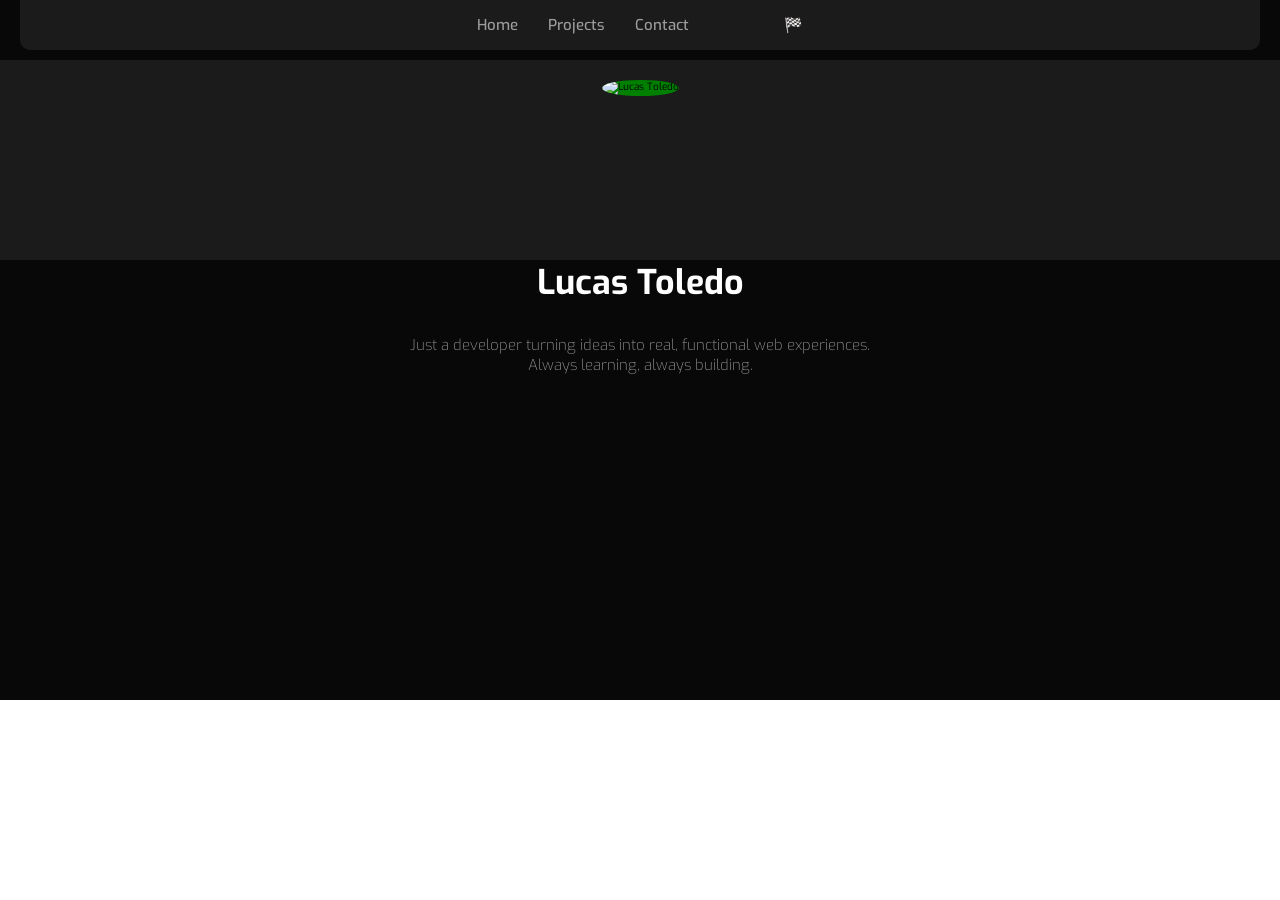
==== index.html @ c6644557 "maquetacion de nav y main" ====
<!doctype html>
<html lang="en">
  <head>
    <meta charset="UTF-8" />
    <meta name="viewport" content="width=device-width, initial-scale=1.0" />
    <title>Portfolio</title>
    <link rel="stylesheet" href="./index.css" />
    <link rel="preconnect" href="https://fonts.googleapis.com" />
    <link rel="preconnect" href="https://fonts.gstatic.com" crossorigin />
    <link
      href="https://fonts.googleapis.com/css2?family=Exo:ital,wght@0,100..900;1,100..900&display=swap"
      rel="stylesheet"
    />
  </head>
  <body>
    <header class="header">
      <nav class="navbar">
        <ul class="navbar__list">
          <li><a href="#home">Home</a></li>
          <li><a href="#projects">Projects</a></li>
          <li><a href="#contact">Contact</a></li>
          <li class="lenguage_icon"><a href="#esp">🏁</a></li>
        </ul>
      </nav>
      <div class="main_img">
        <img class="profile-img" src="/" alt="Lucas Toledo" />
      </div>

      <div class="personal-info">
        <h1 class="name">Lucas Toledo</h1>
        <p class="description">
          Just a developer turning ideas into real, functional web experiences.
          Always learning, always building.
        </p>
      </div>
    </header>
  </body>
</html>
---- index.css ----
* {
  margin: 0;
  padding: 0;
  box-sizing: border-box;
}
html {
  font-size: 62.5%;
  font-family: "Exo", sans-serif;
}
/*-----HEADER-----*/
.header {
  text-align: center;
  padding: 0;
  background-color: #080808;
  height: 700px;
}
.navbar {
  height: 50px;
  margin: 0 2rem;
  display: flex;
  justify-content: center;
  margin-bottom: 10px;
  background-color: #1b1b1b;
  border-radius: 0 0 10px 10px;
}
.navbar__list {
  list-style: none;
  display: flex;
  justify-content: center;
  align-items: center;
  padding: 1rem 0;
}
a {
  text-decoration: none;
  color: #9c9c9c;
  font-size: 1.5rem;
  font-weight: 500;
  margin: 0 1.5rem;
}
.lenguage_icon a {
  margin-left: 80px;
}

/*--------MAIN--------*/
.main_img {
  width: 100%;
  height: 200px;
  background-color: #1b1b1b;
}
.profile-img {
  width: 400px;
  height: 100%;
  margin: 20px 0 20px 0;
  border-radius: 100%;
  background-color: green;
}
.personal-info {
  display: flex;
  flex-direction: column;
  align-items: center;
  justify-content: center;
}
.name {
  font-size: 3.4rem;
  font-weight: bold;
  margin-bottom: 3rem;
  color: #ffffff;
}
.description {
  font-size: 1.5rem;
  font-weight: 200;
  color: #9c9c9c;
  max-width: 500px;
}
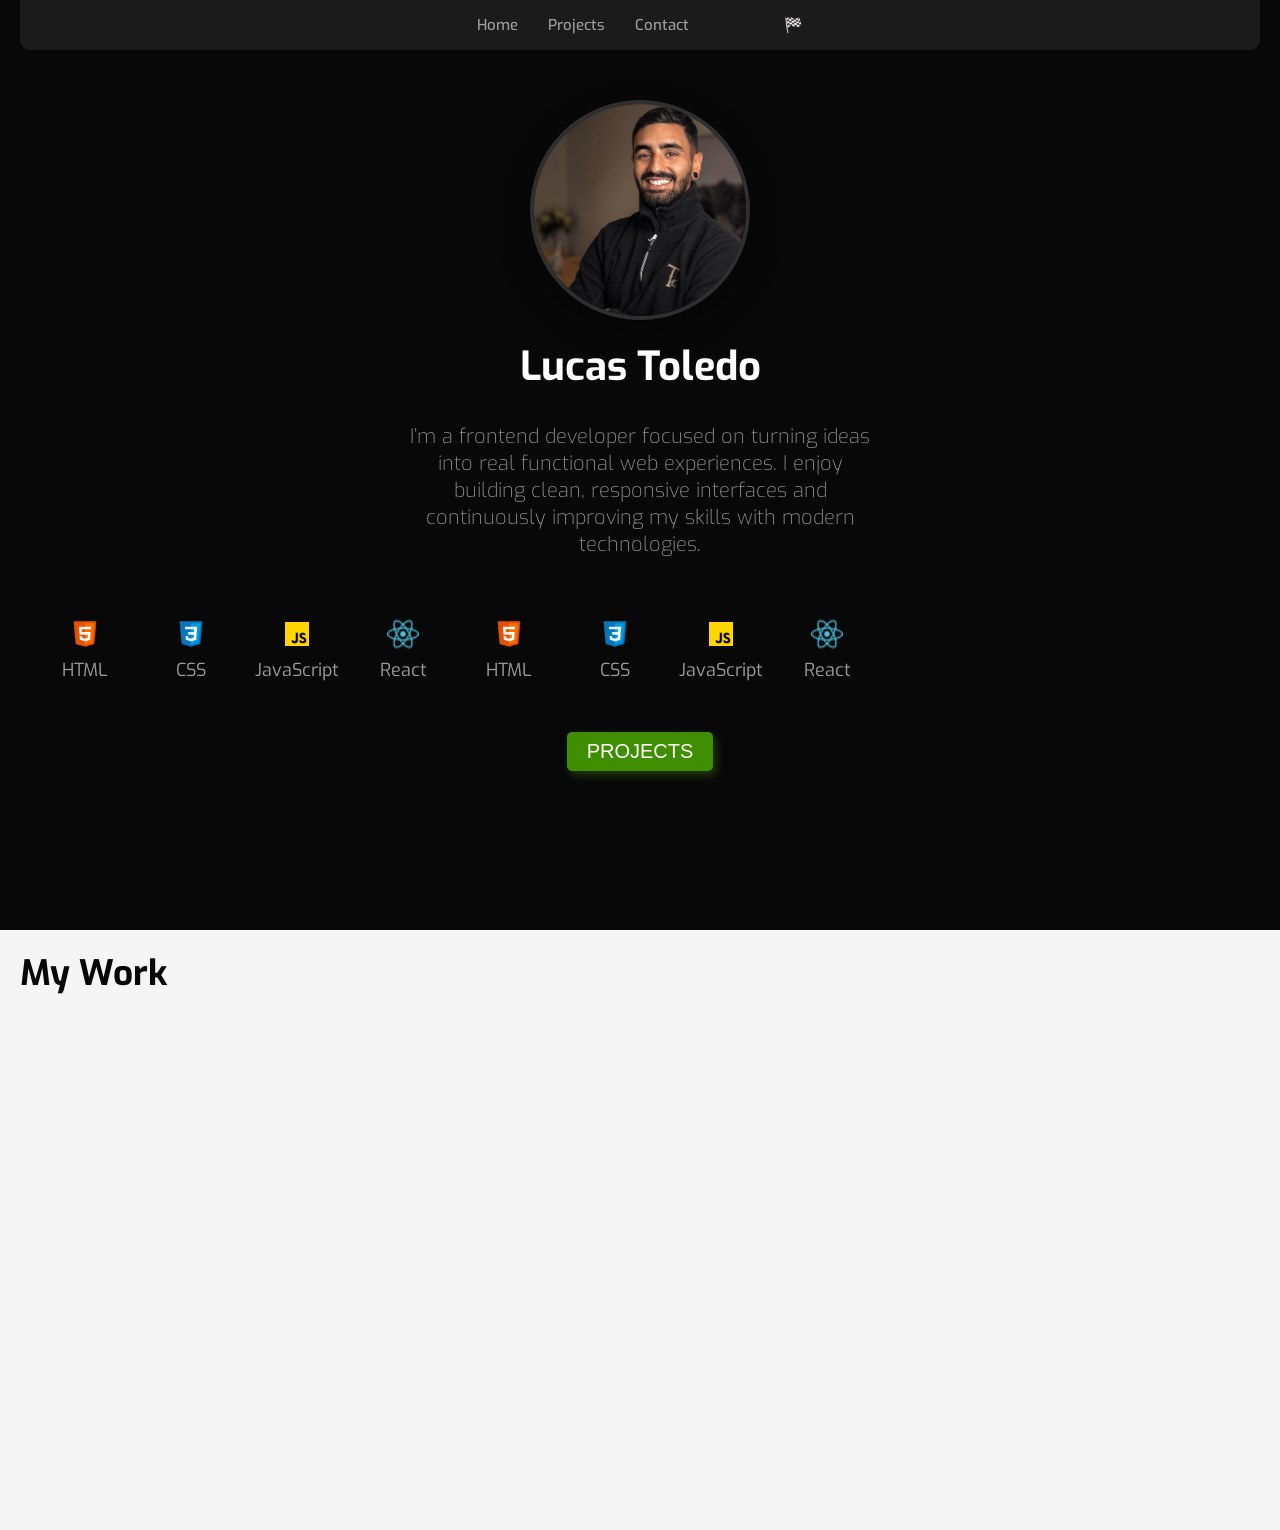
==== commit 8ca7cbc0: "finalizacion de header" ====
--- a/index.html
+++ b/index.html
@@ -23,16 +23,74 @@
         </ul>
       </nav>
       <div class="main_img">
-        <img class="profile-img" src="/" alt="Lucas Toledo" />
+        <img
+          class="profile-img"
+          src="./assets/profileImg.jpeg"
+          alt="Lucas Toledo"
+        />
       </div>
 
       <div class="personal-info">
         <h1 class="name">Lucas Toledo</h1>
         <p class="description">
-          Just a developer turning ideas into real, functional web experiences.
-          Always learning, always building.
+          I’m a frontend developer focused on turning ideas into real functional
+          web experiences. I enjoy building clean, responsive interfaces and
+          continuously improving my skills with modern technologies.
         </p>
       </div>
+      <div class="technologies">
+        <ul>
+          <li>
+            <span class="technologies_logos"
+              ><img src="./assets/htmlLogo.png" alt="HTML LOGO" /></span
+            >HTML
+          </li>
+          <li>
+            <span class="technologies_logos"
+              ><img src="./assets/cssLogo.png" alt="CSS LOGO" /></span
+            >CSS
+          </li>
+          <li>
+            <span class="technologies_logos"
+              ><img src="./assets/jsLogo.png" alt="JavaScript LOGO" /></span
+            >JavaScript
+          </li>
+          <li>
+            <span class="technologies_logos"
+              ><img src="./assets/reactLogo.png" alt="React LOGO" /></span
+            >React
+          </li>
+          <li aria-hidden="true">
+            <span class="technologies_logos"
+              ><img src="./assets/htmlLogo.png" alt="" /></span
+            >HTML
+          </li>
+          <li aria-hidden="true">
+            <span class="technologies_logos"
+              ><img src="./assets/cssLogo.png" alt="" /></span
+            >CSS
+          </li>
+          <li aria-hidden="true">
+            <span class="technologies_logos"
+              ><img src="./assets/jsLogo.png" alt="" /></span
+            >JavaScript
+          </li>
+          <li aria-hidden="true">
+            <span class="technologies_logos"
+              ><img src="./assets/reactLogo.png" alt="" /></span
+            >React
+          </li>
+        </ul>
+      </div>
+      <button class="toProjects">PROJECTS</button>
     </header>
+    <main class="main">
+      <section class="myWork_section">
+        <h2 class="myWork_title">My Work</h2>
+        <div class="myWork_content">
+          <!-- Project items will be added here -->
+        </div>
+      </section>
+    </main>
   </body>
 </html>
--- a/index.css
+++ b/index.css
@@ -12,7 +12,7 @@
   text-align: center;
   padding: 0;
   background-color: #080808;
-  height: 700px;
+  height: 930px;
 }
 .navbar {
   height: 50px;
@@ -44,15 +44,22 @@
 /*--------MAIN--------*/
 .main_img {
   width: 100%;
-  height: 200px;
-  background-color: #1b1b1b;
+  min-height: 260px;
+  display: flex;
+  justify-content: center;
+  align-items: center;
+  margin: 3rem 0 0 0;
 }
 .profile-img {
-  width: 400px;
-  height: 100%;
-  margin: 20px 0 20px 0;
-  border-radius: 100%;
-  background-color: green;
+  width: 220px;
+  height: 220px;
+  display: block;
+  object-fit: cover;
+  object-position: center 1%;
+  border-radius: 50%;
+  border: 4px solid #2f2f2f;
+  box-shadow: 0 12px 30px rgba(0, 0, 0, 0.35);
+  margin: 0;
 }
 .personal-info {
   display: flex;
@@ -61,14 +68,123 @@
   justify-content: center;
 }
 .name {
-  font-size: 3.4rem;
+  font-size: 4rem;
   font-weight: bold;
   margin-bottom: 3rem;
   color: #ffffff;
 }
 .description {
-  font-size: 1.5rem;
+  font-size: 2rem;
   font-weight: 200;
   color: #9c9c9c;
   max-width: 500px;
+  padding: 0 2rem;
 }
+.technologies {
+  position: relative;
+  margin-top: 6rem;
+  padding: 0 2rem;
+  overflow: hidden;
+}
+
+.technologies::before,
+.technologies::after {
+  content: "";
+  position: absolute;
+  top: 0;
+  bottom: 0;
+  width: 5rem;
+  z-index: 2;
+  pointer-events: none;
+}
+
+.technologies::before {
+  left: 0;
+  background: linear-gradient(to right, #080808 0%, rgba(8, 8, 8, 0) 100%);
+}
+
+.technologies::after {
+  right: 0;
+  background: linear-gradient(to left, #080808 0%, rgba(8, 8, 8, 0) 100%);
+}
+
+.technologies ul {
+  list-style: none;
+  display: flex;
+  justify-content: flex-start;
+  align-items: center;
+  gap: 1.6rem;
+  flex-wrap: nowrap;
+  width: max-content;
+  padding: 0 2rem 1rem;
+  animation: tech-scroll 12s linear infinite;
+  -ms-overflow-style: none;
+  scrollbar-width: none;
+}
+
+.technologies ul::-webkit-scrollbar {
+  display: none;
+}
+
+.technologies:hover ul {
+  animation-play-state: paused;
+}
+
+@keyframes tech-scroll {
+  from {
+    transform: translateX(0);
+  }
+  to {
+    transform: translateX(calc(-50% - 0.8rem));
+  }
+}
+
+.technologies li {
+  display: flex;
+  flex: 0 0 auto;
+  flex-direction: column;
+  align-items: center;
+  justify-content: center;
+  gap: 0.8rem;
+  font-size: 1.8rem;
+  color: #9c9c9c;
+  text-align: center;
+  min-width: 90px;
+}
+
+.technologies_logos img {
+  width: 32px;
+  height: 32px;
+  display: block;
+}
+.toProjects {
+  margin-top: 4rem;
+  padding: 0.8rem 2rem;
+  font-size: 2rem;
+  color: #ffffff;
+  background-color: #3f8e00;
+  box-shadow: 3px 4px 10px rgba(98, 186, 27, 0.3);
+  border: none;
+  border-radius: 5px;
+  cursor: pointer;
+}
+/*--------MY WORK SECTION--------*/
+.main {
+  height: 600px;
+  width: 100%;
+  background-color: #f5f5f5;
+}
+.myWork_section {
+  padding: 2rem;
+}
+.myWork_title {
+  font-size: 3.5rem;
+  color: #080808;
+  margin-bottom: 2rem;
+  font-weight: bold;
+}
+.myWork_content {
+  display: grid;
+  grid-template-columns: repeat(auto-fit, minmax(300px, 1fr));
+  gap: 2rem;
+}
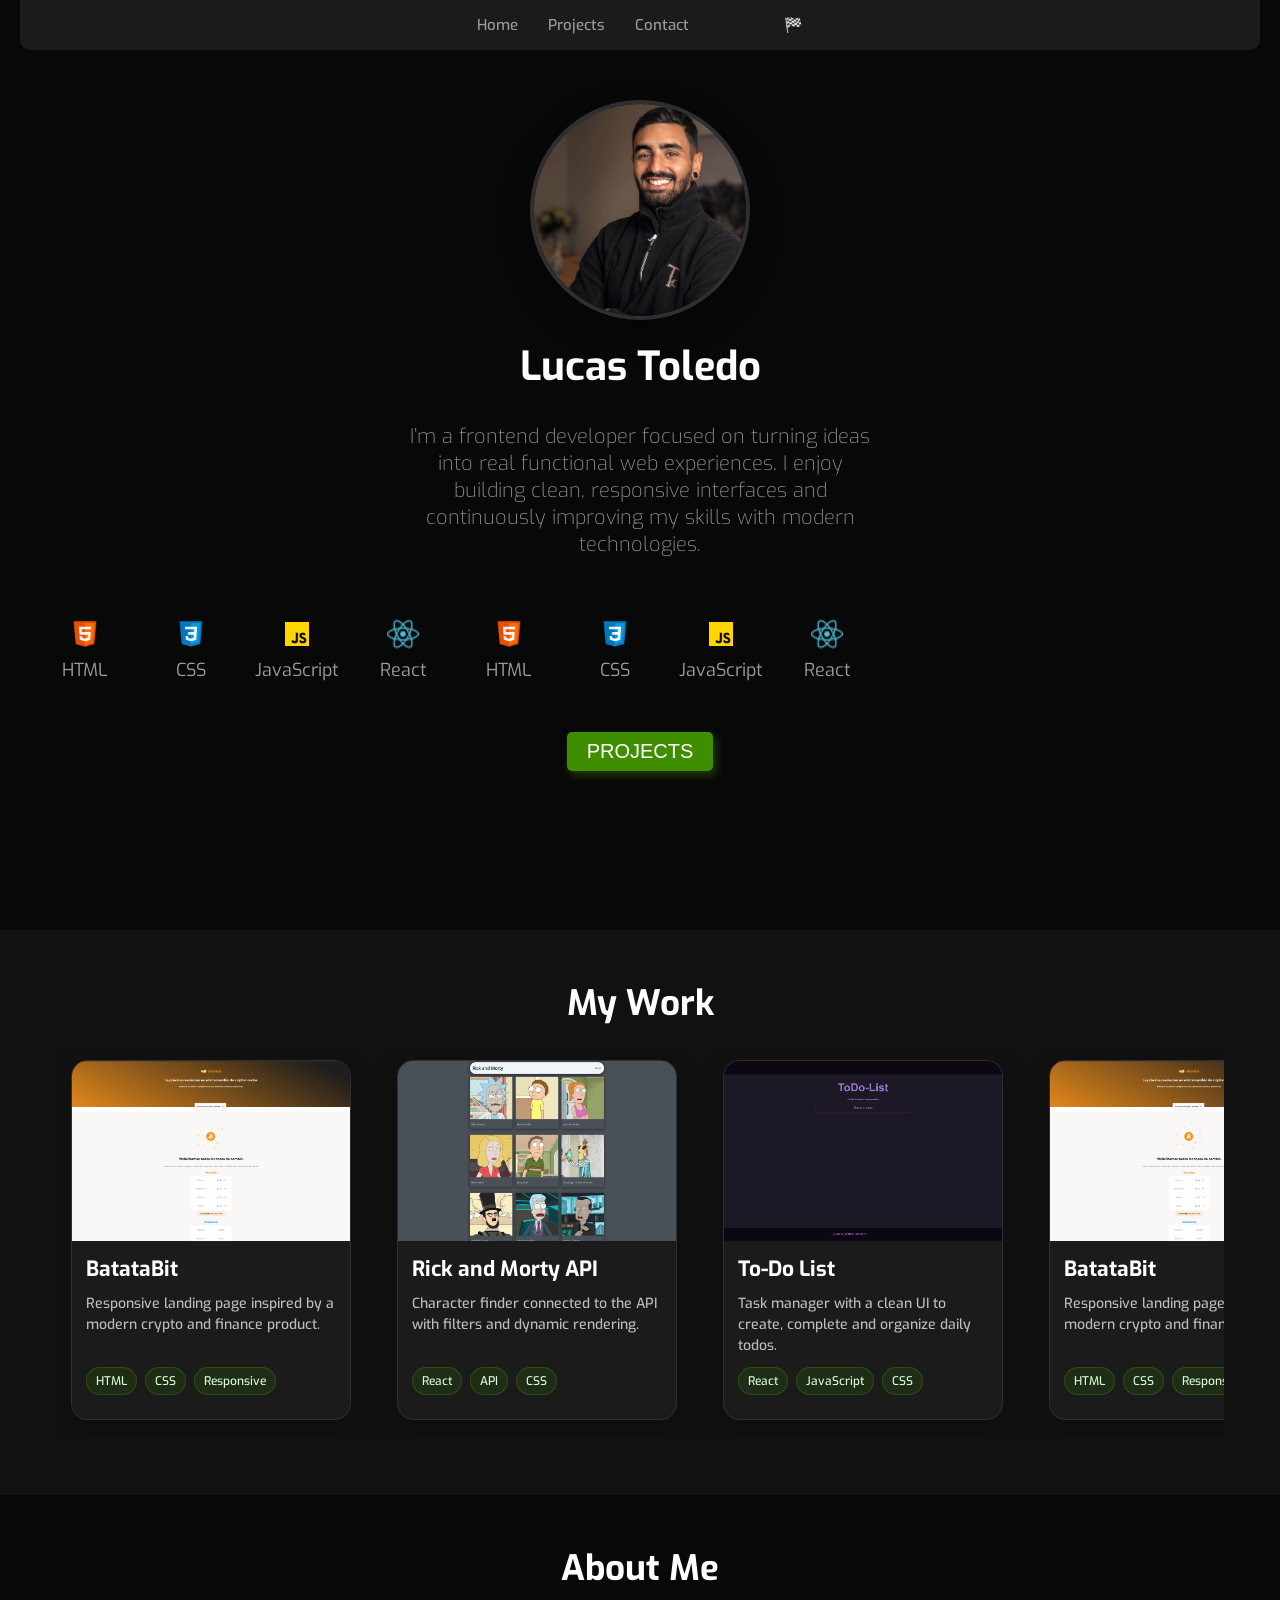
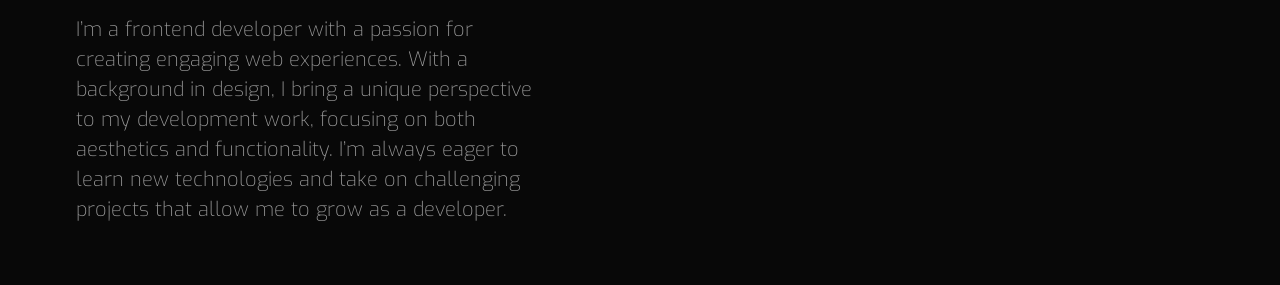
==== commit d7fcd71c: "seccion de work y estructuracion inicial de about me" ====
--- a/index.html
+++ b/index.html
@@ -11,6 +11,7 @@
       href="https://fonts.googleapis.com/css2?family=Exo:ital,wght@0,100..900;1,100..900&display=swap"
       rel="stylesheet"
     />
+    <script src="./js/index.js" defer></script>
   </head>
   <body>
     <header class="header">
@@ -84,12 +85,97 @@
       </div>
       <button class="toProjects">PROJECTS</button>
     </header>
-    <main class="main">
-      <section class="myWork_section">
+    <main class="main1">
+      <section class="myWork_section" id="projects">
         <h2 class="myWork_title">My Work</h2>
-        <div class="myWork_content">
-          <!-- Project items will be added here -->
+
+        <div class="projects-wrapper" aria-label="Projects carousel">
+          <div class="projects-track">
+            <a
+              class="project-card"
+              href="https://krommolt.github.io/BatataBitPage/"
+              target="_blank"
+              rel="noreferrer"
+            >
+              <img
+                src="./assets/BatataBit.png"
+                alt="BatataBit project preview"
+              />
+              <div class="project-card__info">
+                <h3>BatataBit</h3>
+                <p>
+                  Responsive landing page inspired by a modern crypto and
+                  finance product.
+                </p>
+                <div class="project-card__tech">
+                  <span>HTML</span>
+                  <span>CSS</span>
+                  <span>Responsive</span>
+                </div>
+              </div>
+            </a>
+
+            <a
+              class="project-card"
+              href="https://krommolt.github.io/Rick-Morty-Characters/"
+              target="_blank"
+              rel="noreferrer"
+            >
+              <img
+                src="./assets/RickAndMortyApi.png"
+                alt="Rick and Morty API project preview"
+              />
+              <div class="project-card__info">
+                <h3>Rick and Morty API</h3>
+                <p>
+                  Character finder connected to the API with filters and dynamic
+                  rendering.
+                </p>
+                <div class="project-card__tech">
+                  <span>React</span>
+                  <span>API</span>
+                  <span>CSS</span>
+                </div>
+              </div>
+            </a>
+
+            <a
+              class="project-card"
+              href="https://krommolt.github.io/TodoListReact/"
+              target="_blank"
+              rel="noreferrer"
+            >
+              <img
+                src="./assets/ToDoList.png"
+                alt="To-Do List project preview"
+              />
+              <div class="project-card__info">
+                <h3>To-Do List</h3>
+                <p>
+                  Task manager with a clean UI to create, complete and organize
+                  daily todos.
+                </p>
+                <div class="project-card__tech">
+                  <span>React</span>
+                  <span>JavaScript</span>
+                  <span>CSS</span>
+                </div>
+              </div>
+            </a>
+          </div>
         </div>
+      </section>
+    </main>
+    <main class="main2">
+      <section class="aboutMe">
+        <h2 class="aboutMe_title">About Me</h2>
+        <p class="aboutMe_description">
+          I’m a frontend developer with a passion for creating engaging web
+          experiences. With a background in design, I bring a unique perspective
+          to my development work, focusing on both aesthetics and functionality.
+          I’m always eager to learn new technologies and take on challenging
+          projects that allow me to grow as a developer.
+        </p>
       </section>
     </main>
   </body>
--- a/index.css
+++ b/index.css
@@ -169,22 +169,145 @@
   cursor: pointer;
 }
 /*--------MY WORK SECTION--------*/
-.main {
-  height: 600px;
+.main1 {
   width: 100%;
-  background-color: #f5f5f5;
-}
+  background-color: #111111;
+  padding: 5rem 0 6rem;
+}
+
 .myWork_section {
-  padding: 2rem;
-}
+  max-width: 1200px;
+  margin: 0 auto;
+  padding: 0 1.6rem;
+}
+
 .myWork_title {
   font-size: 3.5rem;
-  color: #080808;
-  margin-bottom: 2rem;
+  color: #ffffff;
+  margin-bottom: 2.4rem;
   font-weight: bold;
-}
-.myWork_content {
-  display: grid;
-  grid-template-columns: repeat(auto-fit, minmax(300px, 1fr));
-  gap: 2rem;
-}
+  text-align: center;
+}
+
+.projects-wrapper {
+  position: relative;
+  overflow-x: auto;
+  overflow-y: hidden;
+  scroll-behavior: auto;
+  padding: 1rem 0 1.5rem;
+  cursor: pointer;
+  -ms-overflow-style: none;
+  scrollbar-width: none;
+}
+
+.projects-wrapper::-webkit-scrollbar {
+  display: none;
+}
+
+.projects-track {
+  display: flex;
+  gap: 1.6rem;
+  width: max-content;
+}
+
+.project-card {
+  width: 28rem;
+  min-height: 36rem;
+  background: #1b1b1b;
+  border: 1px solid #2f2f2f;
+  border-radius: 1.6rem;
+  overflow: hidden;
+  text-decoration: none;
+  color: #ffffff;
+  flex: 0 0 auto;
+  box-shadow: 0 10px 30px rgba(0, 0, 0, 0.2);
+  transition:
+    transform 0.25s ease,
+    box-shadow 0.25s ease;
+}
+
+.project-card:hover {
+  transform: translateY(-6px);
+  box-shadow: 0 14px 35px rgba(63, 142, 0, 0.18);
+}
+
+.project-card img {
+  width: 100%;
+  height: 18rem;
+  display: block;
+  object-fit: cover;
+}
+
+.project-card__info {
+  padding: 1.4rem;
+  display: flex;
+  flex-direction: column;
+  gap: 1rem;
+}
+
+.project-card__info h3 {
+  font-size: 2.1rem;
+  color: #ffffff;
+}
+
+.project-card__info p {
+  font-size: 1.4rem;
+  line-height: 1.5;
+  color: #bdbdbd;
+  min-height: 6.4rem;
+}
+
+.project-card__tech {
+  display: flex;
+  flex-wrap: wrap;
+  gap: 0.8rem;
+}
+
+.project-card__tech span {
+  padding: 0.5rem 0.9rem;
+  border-radius: 999px;
+  background-color: rgba(63, 142, 0, 0.16);
+  border: 1px solid rgba(63, 142, 0, 0.35);
+  color: #d8ffd2;
+  font-size: 1.2rem;
+  font-weight: 500;
+}
+
+@media (max-width: 768px) {
+  .project-card {
+    width: 24rem;
+    min-height: 34rem;
+  }
+
+  .project-card img {
+    height: 16rem;
+  }
+}
+
+/*--------ABOUT ME SECTION--------*/
+
+.main2 {
+  width: 100%;
+  background-color: #080808;
+  padding: 5rem 0 6rem;
+}
+.aboutMe {
+  max-width: 1200px;
+  margin: 0 auto;
+  padding: 0 1.6rem;
+}
+.aboutMe_title {
+  font-size: 3.5rem;
+  color: #ffffff;
+  margin-bottom: 2.4rem;
+  font-weight: bold;
+  text-align: center;
+}
+.aboutMe_description {
+  line-height: 1.5;
+  color: #9c9c9c;
+  font-size: 2rem;
+  font-weight: 200;
+  max-width: 500px;
+  padding: 0 2rem;
+}
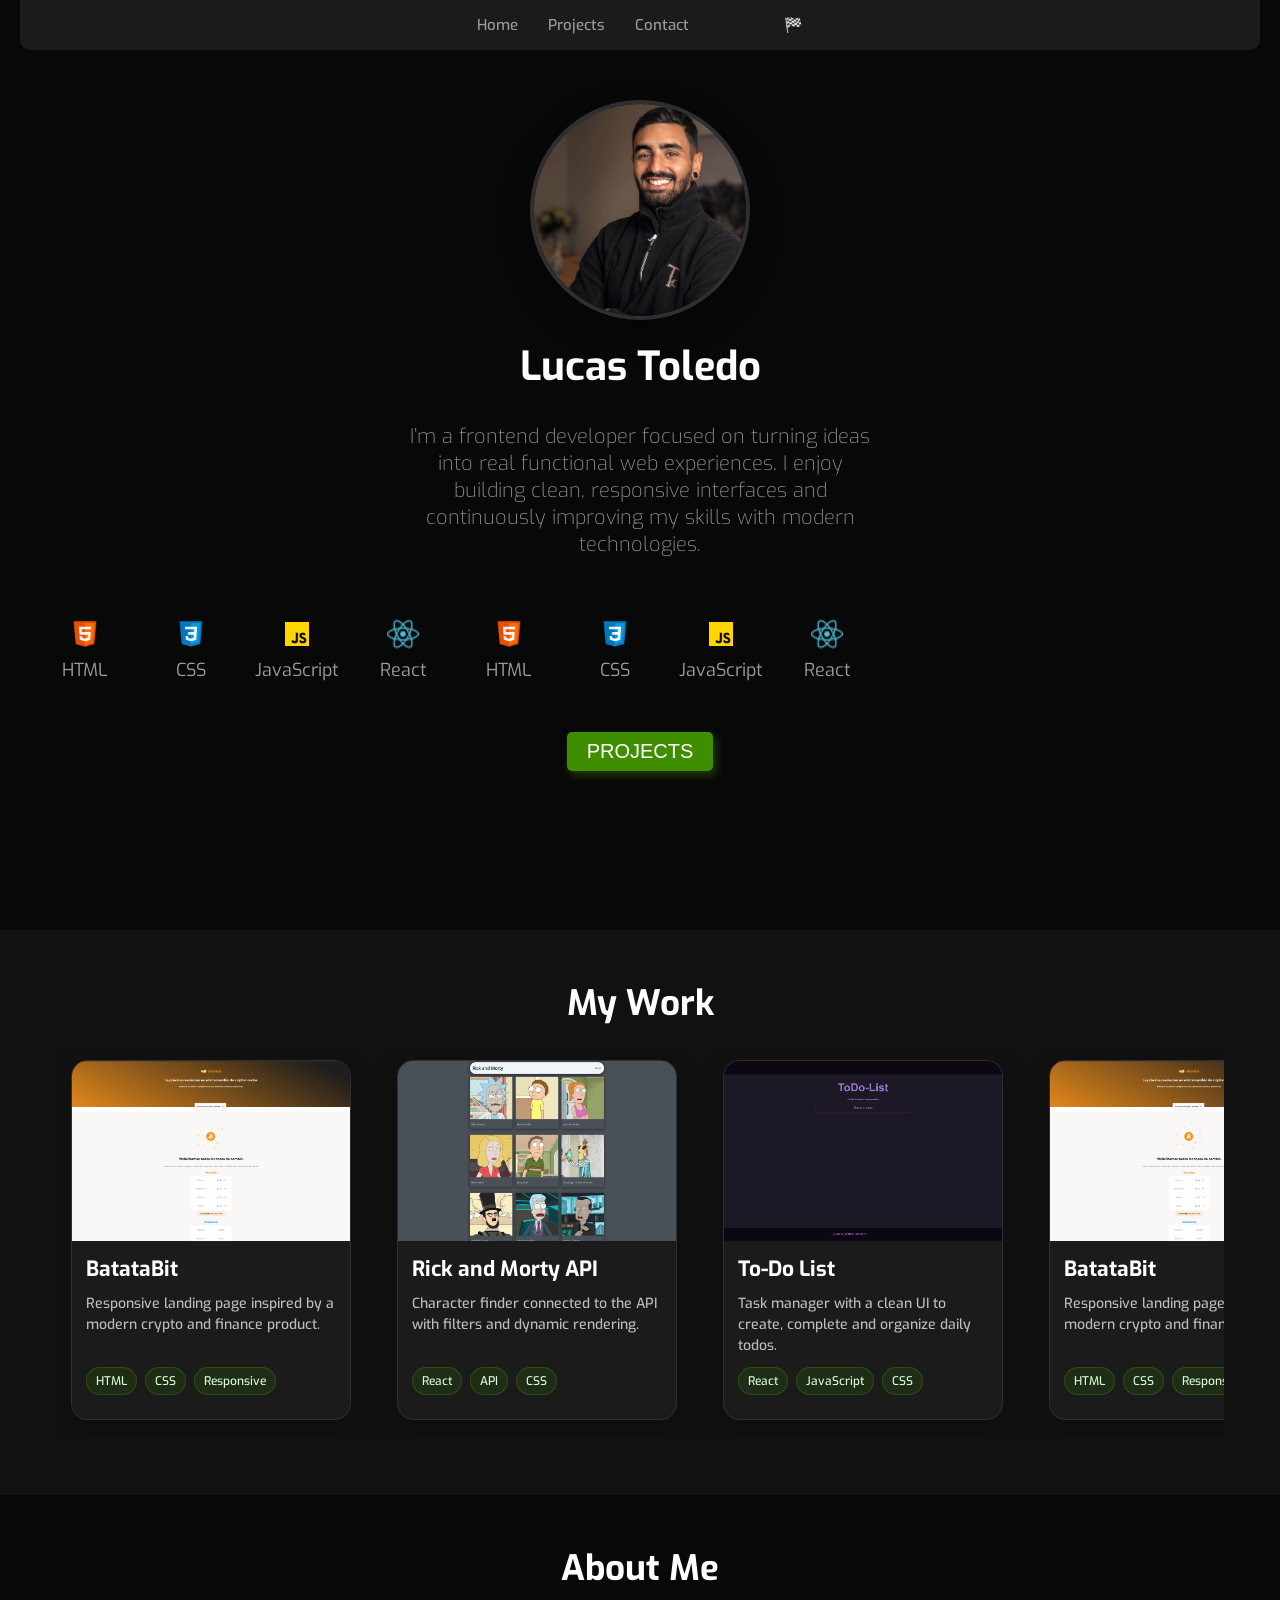
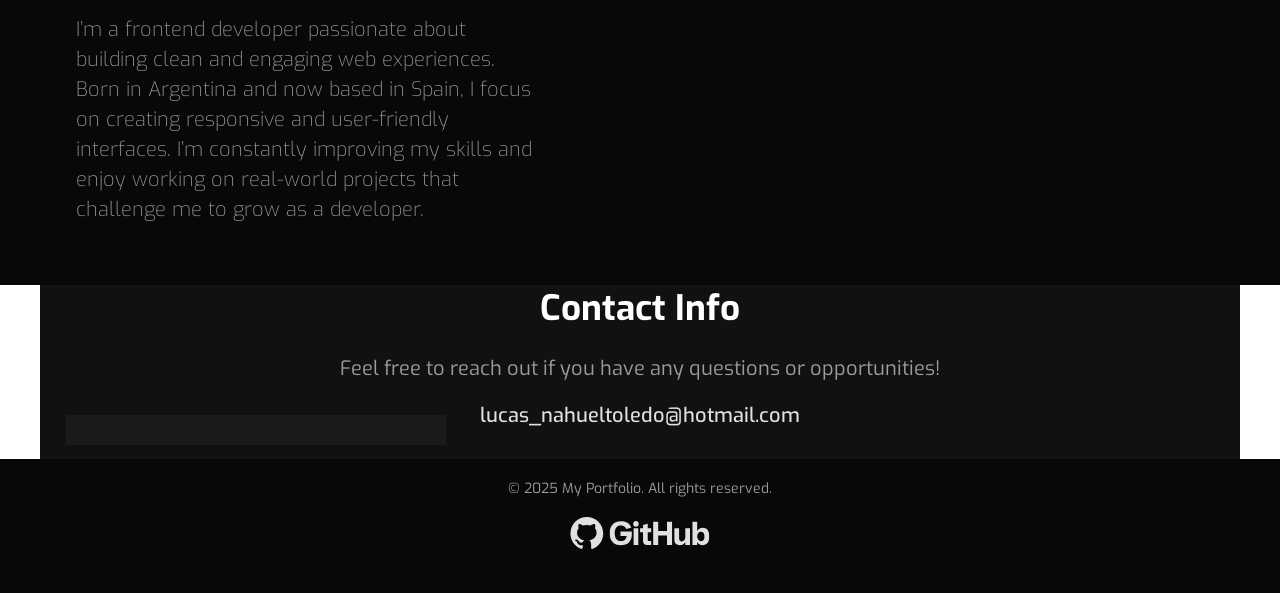
==== commit a3baa86b: "finalizacion de section de contacto y footer" ====
--- a/index.html
+++ b/index.html
@@ -170,13 +170,35 @@
       <section class="aboutMe">
         <h2 class="aboutMe_title">About Me</h2>
         <p class="aboutMe_description">
-          I’m a frontend developer with a passion for creating engaging web
-          experiences. With a background in design, I bring a unique perspective
-          to my development work, focusing on both aesthetics and functionality.
-          I’m always eager to learn new technologies and take on challenging
-          projects that allow me to grow as a developer.
+          I’m a frontend developer passionate about building clean and engaging
+          web experiences. Born in Argentina and now based in Spain, I focus on
+          creating responsive and user-friendly interfaces. I’m constantly
+          improving my skills and enjoy working on real-world projects that
+          challenge me to grow as a developer.
         </p>
       </section>
     </main>
+    <section class="contactInfo">
+      <h2 class="contactInfo_title">Contact Info</h2>
+      <p class="contactInfo_description">
+        Feel free to reach out if you have any questions or opportunities!
+      </p>
+      <p class="contactInfo_email">
+        <a class="email" href="mailto:lucas_nahueltoledo@hotmail.com"
+          >lucas_nahueltoledo@hotmail.com</a
+        >
+      </p>
+      <div class="shadow"></div>
+    </section>
+    <footer class="footer">
+      <p class="derechos">&copy; 2025 My Portfolio. All rights reserved.</p>
+      <a
+        class="github"
+        href="https://github.com/krommolt"
+        target="_blank"
+        rel="noreferrer"
+        ><img class="github-logo" src="./assets/github-logo.svg" alt="GitHub"
+      /></a>
+    </footer>
   </body>
 </html>
--- a/index.css
+++ b/index.css
@@ -311,3 +311,57 @@
   max-width: 500px;
   padding: 0 2rem;
 }
+/*--------CONTACT INFO & FOOTER--------*/
+.contactInfo {
+  max-width: 1200px;
+  margin: 0 auto;
+  padding: 0 1.6rem;
+  text-align: center;
+  background-color: #111111;
+}
+.contactInfo_title {
+  font-size: 3.5rem;
+  color: #ffffff;
+  margin-bottom: 2.4rem;
+  font-weight: bold;
+}
+.contactInfo_description {
+  font-size: 2rem;
+  color: #9c9c9c;
+  margin-bottom: 2rem;
+}
+
+.email {
+  font-size: 2rem;
+  z-index: 100;
+  color: #e0e0e0;
+  text-decoration: none;
+  font-weight: 500;
+  position: relative;
+}
+.shadow {
+  position: relative;
+  top: -14px;
+  z-index: 99;
+  background-color: #1a1a1a;
+  width: 380px;
+  height: 30px;
+  margin: 0 10px;
+}
+
+/*--------FOOTER--------*/
+.footer {
+  background-color: #080808;
+  padding: 2rem 0;
+  text-align: center;
+}
+.footer p {
+  color: #9c9c9c;
+  font-size: 1.4rem;
+}
+.github-logo {
+  width: 150px;
+  height: 50px;
+  margin: 10px;
+  background-color: transparent;
+}
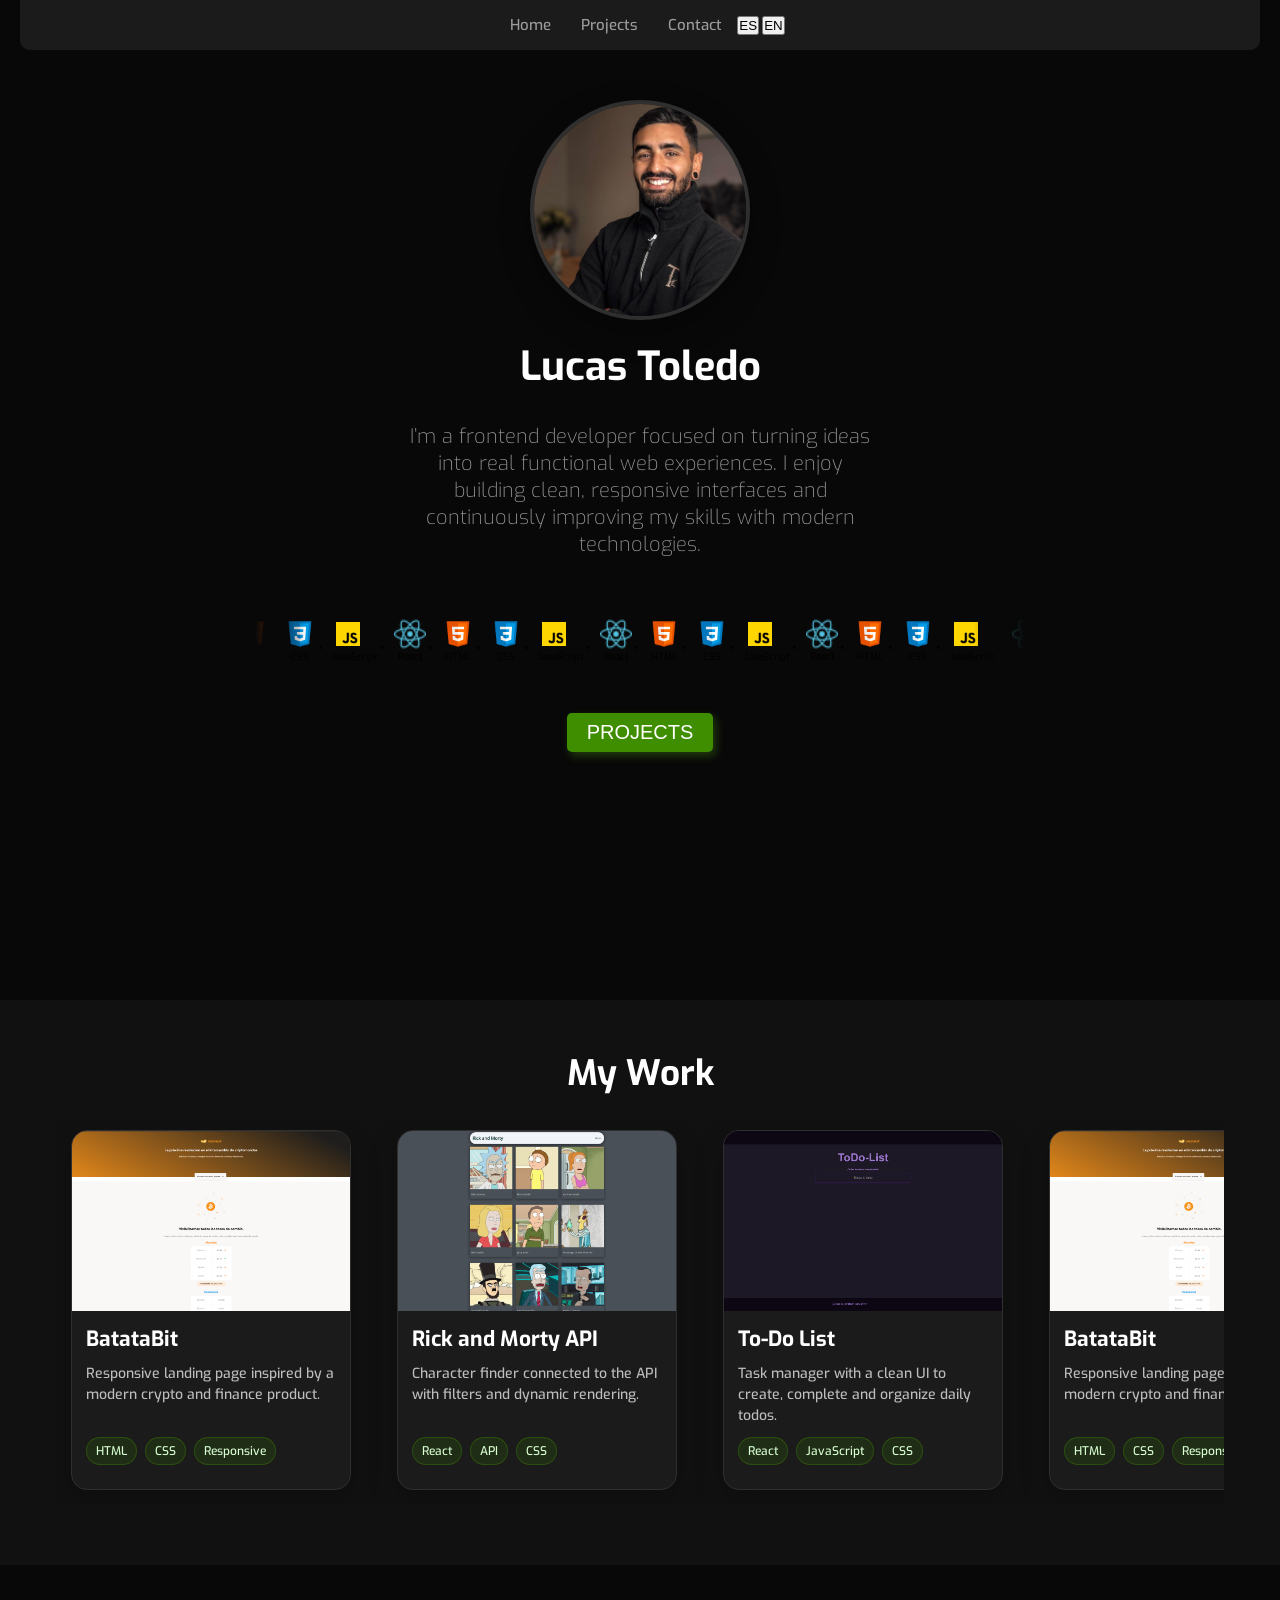
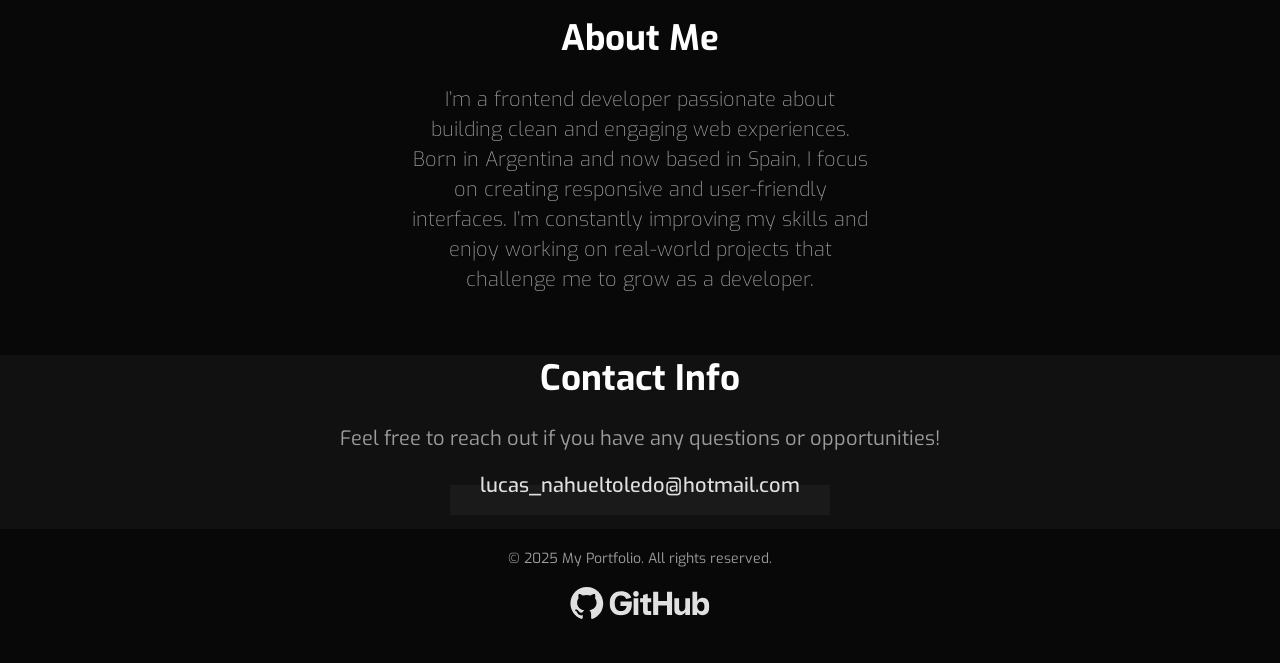
==== commit 664694a9: "agregue traduccion al español, correccion en carrouseles," ====
--- a/index.html
+++ b/index.html
@@ -12,15 +12,23 @@
       rel="stylesheet"
     />
     <script src="./js/index.js" defer></script>
+    <script src="./js/idiomas.js" defer></script>
   </head>
   <body>
     <header class="header">
       <nav class="navbar">
         <ul class="navbar__list">
-          <li><a href="#home">Home</a></li>
-          <li><a href="#projects">Projects</a></li>
-          <li><a href="#contact">Contact</a></li>
-          <li class="lenguage_icon"><a href="#esp">🏁</a></li>
+          <li><a id="homeLink" href="#home">Home</a></li>
+          <li><a id="projectsLink" href="#projects">Projects</a></li>
+          <li><a id="contactLink" href="#contactInfo">Contact</a></li>
+          <li>
+            <button class="lenguage_icon" onclick="ChangeLanguage('esp')">
+              <span>ES</span>
+            </button>
+            <button class="lenguage_icon" onclick="ChangeLanguage('en')">
+              <span>EN</span>
+            </button>
+          </li>
         </ul>
       </nav>
       <div class="main_img">
@@ -33,14 +41,14 @@
 
       <div class="personal-info">
         <h1 class="name">Lucas Toledo</h1>
-        <p class="description">
+        <p id="description" class="description">
           I’m a frontend developer focused on turning ideas into real functional
           web experiences. I enjoy building clean, responsive interfaces and
           continuously improving my skills with modern technologies.
         </p>
       </div>
       <div class="technologies">
-        <ul>
+        <ul class="tech-track">
           <li>
             <span class="technologies_logos"
               ><img src="./assets/htmlLogo.png" alt="HTML LOGO" /></span
@@ -87,7 +95,7 @@
     </header>
     <main class="main1">
       <section class="myWork_section" id="projects">
-        <h2 class="myWork_title">My Work</h2>
+        <h2 id="projectsTitle" class="myWork_title">My Work</h2>
 
         <div class="projects-wrapper" aria-label="Projects carousel">
           <div class="projects-track">
@@ -103,7 +111,7 @@
               />
               <div class="project-card__info">
                 <h3>BatataBit</h3>
-                <p>
+                <p class="project-card__description">
                   Responsive landing page inspired by a modern crypto and
                   finance product.
                 </p>
@@ -127,7 +135,7 @@
               />
               <div class="project-card__info">
                 <h3>Rick and Morty API</h3>
-                <p>
+                <p class="project-card__description">
                   Character finder connected to the API with filters and dynamic
                   rendering.
                 </p>
@@ -151,7 +159,7 @@
               />
               <div class="project-card__info">
                 <h3>To-Do List</h3>
-                <p>
+                <p class="project-card__description">
                   Task manager with a clean UI to create, complete and organize
                   daily todos.
                 </p>
@@ -168,7 +176,7 @@
     </main>
     <main class="main2">
       <section class="aboutMe">
-        <h2 class="aboutMe_title">About Me</h2>
+        <h2 id="aboutTitle" class="aboutMe_title">About Me</h2>
         <p class="aboutMe_description">
           I’m a frontend developer passionate about building clean and engaging
           web experiences. Born in Argentina and now based in Spain, I focus on
@@ -179,12 +187,12 @@
       </section>
     </main>
     <section class="contactInfo">
-      <h2 class="contactInfo_title">Contact Info</h2>
-      <p class="contactInfo_description">
+      <h2 id="contactTitle" class="contactInfo_title">Contact Info</h2>
+      <p id="contactInfo_description" class="contactInfo_description">
         Feel free to reach out if you have any questions or opportunities!
       </p>
       <p class="contactInfo_email">
-        <a class="email" href="mailto:lucas_nahueltoledo@hotmail.com"
+        <a id="contactEmail" class="email" href="mailto:lucas_nahueltoledo@hotmail.com"
           >lucas_nahueltoledo@hotmail.com</a
         >
       </p>
@@ -202,3 +210,5 @@
     </footer>
   </body>
 </html>
+
+
--- a/index.css
+++ b/index.css
@@ -12,7 +12,7 @@
   text-align: center;
   padding: 0;
   background-color: #080808;
-  height: 930px;
+  height: 1000px;
 }
 .navbar {
   height: 50px;
@@ -81,10 +81,23 @@
   padding: 0 2rem;
 }
 .technologies {
+  overflow: hidden;
+  overflow-x: auto;
   position: relative;
-  margin-top: 6rem;
-  padding: 0 2rem;
-  overflow: hidden;
+  scrollbar-width: none;
+}
+
+.technologies::-webkit-scrollbar {
+  display: none;
+}
+
+.tech-track {
+  display: flex;
+  gap: 1.6rem;
+  margin: 5rem 0 0 0;
+  width: max-content;
+  padding: 1rem 0;
+  transition: transform 0.3s ease;
 }
 
 .technologies::before,
@@ -108,50 +121,6 @@
   background: linear-gradient(to left, #080808 0%, rgba(8, 8, 8, 0) 100%);
 }
 
-.technologies ul {
-  list-style: none;
-  display: flex;
-  justify-content: flex-start;
-  align-items: center;
-  gap: 1.6rem;
-  flex-wrap: nowrap;
-  width: max-content;
-  padding: 0 2rem 1rem;
-  animation: tech-scroll 12s linear infinite;
-  -ms-overflow-style: none;
-  scrollbar-width: none;
-}
-
-.technologies ul::-webkit-scrollbar {
-  display: none;
-}
-
-.technologies:hover ul {
-  animation-play-state: paused;
-}
-
-@keyframes tech-scroll {
-  from {
-    transform: translateX(0);
-  }
-  to {
-    transform: translateX(calc(-50% - 0.8rem));
-  }
-}
-
-.technologies li {
-  display: flex;
-  flex: 0 0 auto;
-  flex-direction: column;
-  align-items: center;
-  justify-content: center;
-  gap: 0.8rem;
-  font-size: 1.8rem;
-  color: #9c9c9c;
-  text-align: center;
-  min-width: 90px;
-}
-
 .technologies_logos img {
   width: 32px;
   height: 32px;
@@ -222,8 +191,8 @@
   flex: 0 0 auto;
   box-shadow: 0 10px 30px rgba(0, 0, 0, 0.2);
   transition:
-    transform 0.25s ease,
-    box-shadow 0.25s ease;
+    transform 1s ease,
+    box-shadow 1s ease;
 }
 
 .project-card:hover {
@@ -295,6 +264,7 @@
   max-width: 1200px;
   margin: 0 auto;
   padding: 0 1.6rem;
+  text-align: center;
 }
 .aboutMe_title {
   font-size: 3.5rem;
@@ -310,10 +280,11 @@
   font-weight: 200;
   max-width: 500px;
   padding: 0 2rem;
+  margin: 0 auto;
 }
 /*--------CONTACT INFO & FOOTER--------*/
 .contactInfo {
-  max-width: 1200px;
+  max-width: 100%;
   margin: 0 auto;
   padding: 0 1.6rem;
   text-align: center;
@@ -344,9 +315,10 @@
   top: -14px;
   z-index: 99;
   background-color: #1a1a1a;
-  width: 380px;
+  width: min(380px, 90%);
+  max-width: 380px;
   height: 30px;
-  margin: 0 10px;
+  margin: 0 auto;
 }
 
 /*--------FOOTER--------*/
@@ -365,3 +337,18 @@
   margin: 10px;
   background-color: transparent;
 }
+@media (min-width: 768px) {
+  .technologies {
+    width: 60%;
+    margin: 0 auto;
+    padding: 0 5rem;
+    display: flex;
+    justify-content: center;
+  }
+}
+
+@media (min-width: 426px) {
+  .technologies {
+    padding: 0 3rem;
+  }
+}
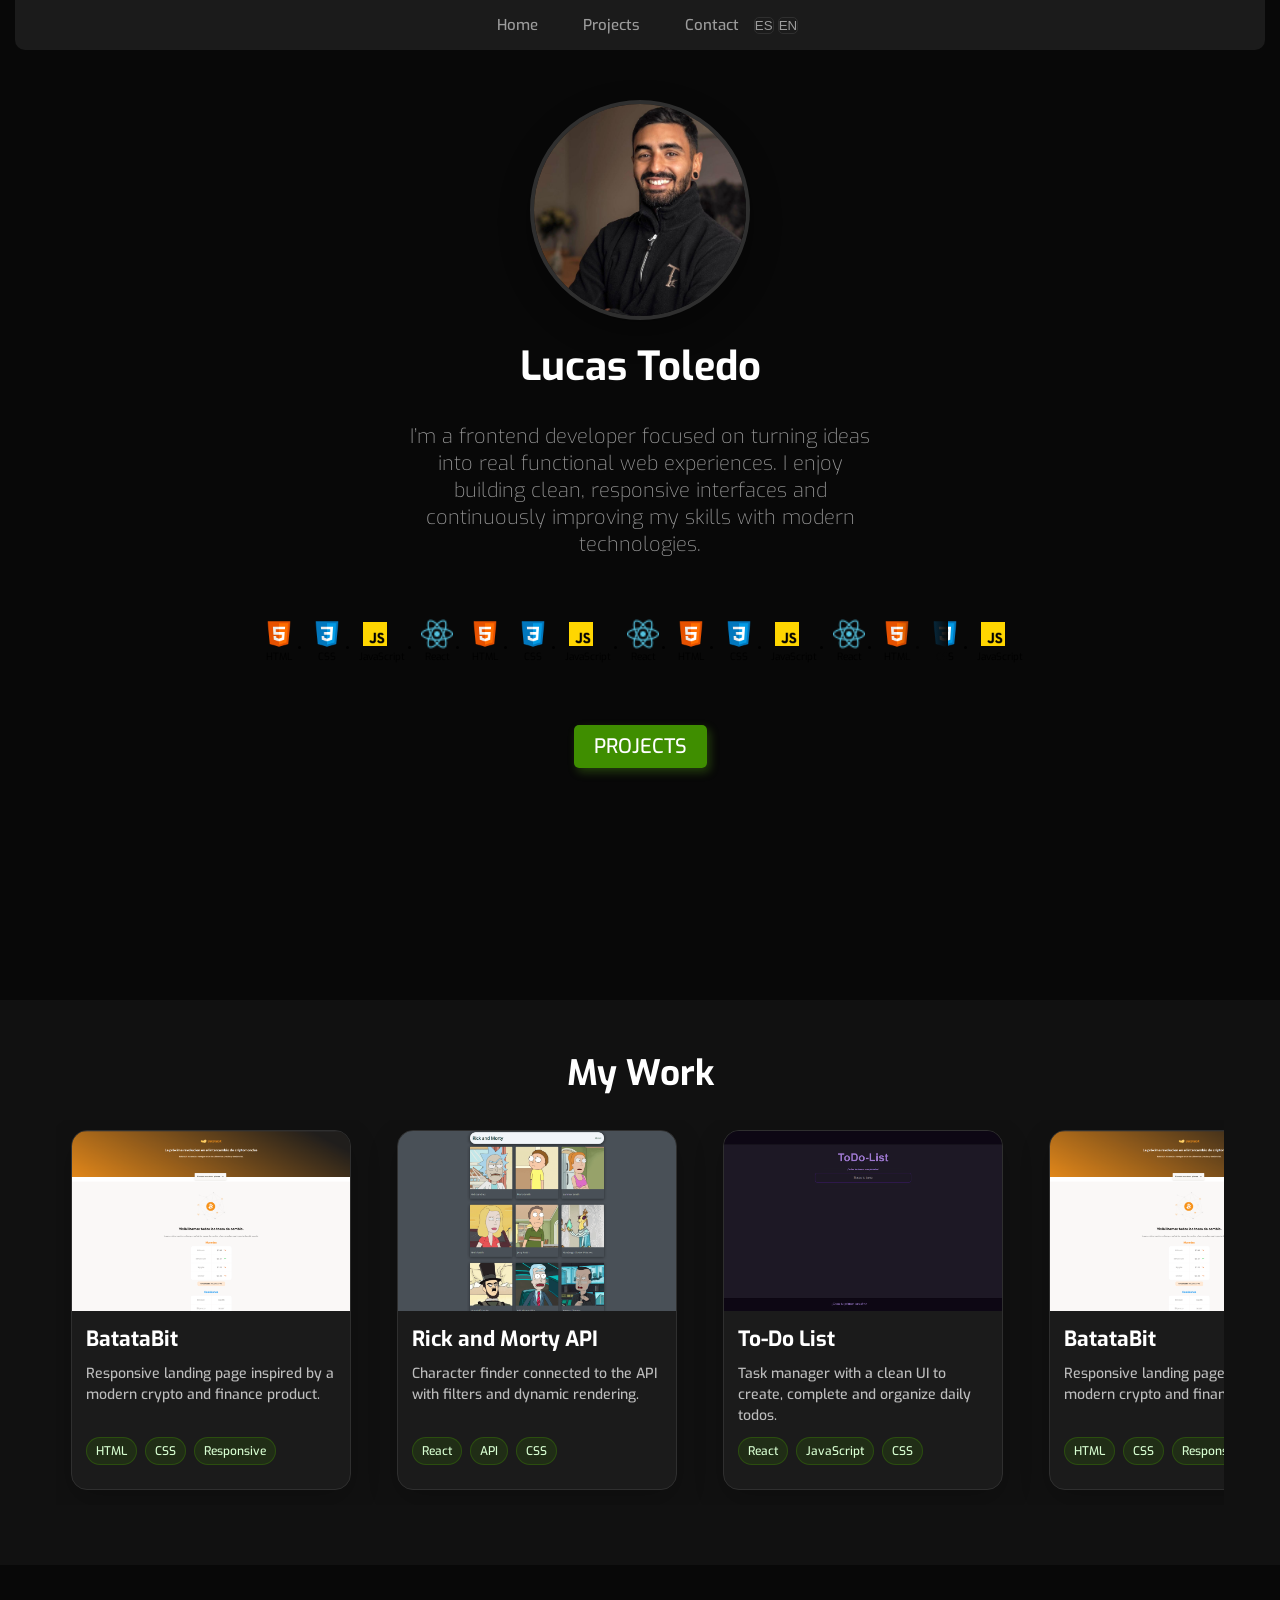
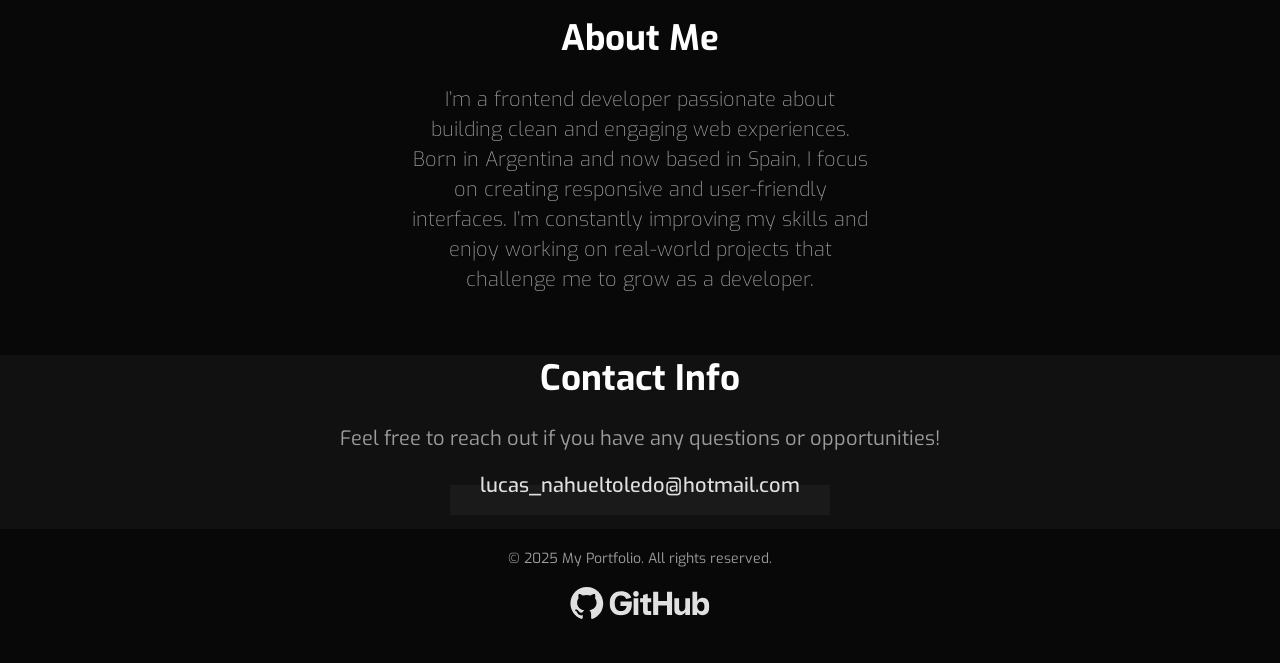
==== commit 3d9fe57e: "correccion en carrouseles, correcciones css en navbar, correcciones en boton de Projects" ====
--- a/index.html
+++ b/index.html
@@ -18,9 +18,12 @@
     <header class="header">
       <nav class="navbar">
         <ul class="navbar__list">
+          <div class="button_menu">
           <li><a id="homeLink" href="#home">Home</a></li>
           <li><a id="projectsLink" href="#projects">Projects</a></li>
           <li><a id="contactLink" href="#contactInfo">Contact</a></li>
+          </div>
+          <div class="lenguage_menu">
           <li>
             <button class="lenguage_icon" onclick="ChangeLanguage('esp')">
               <span>ES</span>
@@ -29,6 +32,7 @@
               <span>EN</span>
             </button>
           </li>
+          </div>
         </ul>
       </nav>
       <div class="main_img">
@@ -51,47 +55,27 @@
         <ul class="tech-track">
           <li>
             <span class="technologies_logos"
-              ><img src="./assets/htmlLogo.png" alt="HTML LOGO" /></span
-            >HTML
+              ><img src="./assets/htmlLogo.png" alt="HTML LOGO" />HTML</span
+            >
           </li>
           <li>
             <span class="technologies_logos"
-              ><img src="./assets/cssLogo.png" alt="CSS LOGO" /></span
-            >CSS
+              ><img src="./assets/cssLogo.png" alt="CSS LOGO" />CSS</span
+            >
           </li>
           <li>
             <span class="technologies_logos"
-              ><img src="./assets/jsLogo.png" alt="JavaScript LOGO" /></span
-            >JavaScript
+              ><img src="./assets/jsLogo.png" alt="JavaScript LOGO" />JavaScript</span
+            >
           </li>
           <li>
             <span class="technologies_logos"
-              ><img src="./assets/reactLogo.png" alt="React LOGO" /></span
-            >React
-          </li>
-          <li aria-hidden="true">
-            <span class="technologies_logos"
-              ><img src="./assets/htmlLogo.png" alt="" /></span
-            >HTML
-          </li>
-          <li aria-hidden="true">
-            <span class="technologies_logos"
-              ><img src="./assets/cssLogo.png" alt="" /></span
-            >CSS
-          </li>
-          <li aria-hidden="true">
-            <span class="technologies_logos"
-              ><img src="./assets/jsLogo.png" alt="" /></span
-            >JavaScript
-          </li>
-          <li aria-hidden="true">
-            <span class="technologies_logos"
-              ><img src="./assets/reactLogo.png" alt="" /></span
-            >React
+              ><img src="./assets/reactLogo.png" alt="React LOGO" />React</span
+            >
           </li>
         </ul>
       </div>
-      <button class="toProjects">PROJECTS</button>
+      <a href="#projects" class="toProjects">PROJECTS</a>
     </header>
     <main class="main1">
       <section class="myWork_section" id="projects">
@@ -186,7 +170,7 @@
         </p>
       </section>
     </main>
-    <section class="contactInfo">
+    <section id="contactInfo" class="contactInfo">
       <h2 id="contactTitle" class="contactInfo_title">Contact Info</h2>
       <p id="contactInfo_description" class="contactInfo_description">
         Feel free to reach out if you have any questions or opportunities!
--- a/index.css
+++ b/index.css
@@ -26,16 +26,39 @@
 .navbar__list {
   list-style: none;
   display: flex;
-  justify-content: center;
+  padding: 1rem 0;
+  justify-content: space-between;
   align-items: center;
-  padding: 1rem 0;
-}
-a {
+}
+.button_menu {
+  display: flex;
+  gap: 1.5rem;
+}
+.lenguage_menu{
+  display: flex;
+  
+}
+.navbar,a {
   text-decoration: none;
   color: #9c9c9c;
   font-size: 1.5rem;
   font-weight: 500;
   margin: 0 1.5rem;
+}
+a:hover {
+  background-color: #2f2f2f;
+  color: #ffffff;
+}
+
+.lenguage_icon{
+  background-color: transparent;
+  border: 1px solid #2f2f2f;
+  border-radius: 5px;
+  color: #9c9c9c;
+}
+.lenguage_icon:hover{
+  cursor: pointer;
+  background-color: #2f2f2f;
 }
 .lenguage_icon a {
   margin-left: 80px;
@@ -94,7 +117,7 @@
 .tech-track {
   display: flex;
   gap: 1.6rem;
-  margin: 5rem 0 0 0;
+  margin: 5rem 0 6rem 0;
   width: max-content;
   padding: 1rem 0;
   transition: transform 0.3s ease;
@@ -127,7 +150,7 @@
   display: block;
 }
 .toProjects {
-  margin-top: 4rem;
+  margin-top: 6rem;
   padding: 0.8rem 2rem;
   font-size: 2rem;
   color: #ffffff;
@@ -136,6 +159,7 @@
   border: none;
   border-radius: 5px;
   cursor: pointer;
+  text-decoration: none;
 }
 /*--------MY WORK SECTION--------*/
 .main1 {
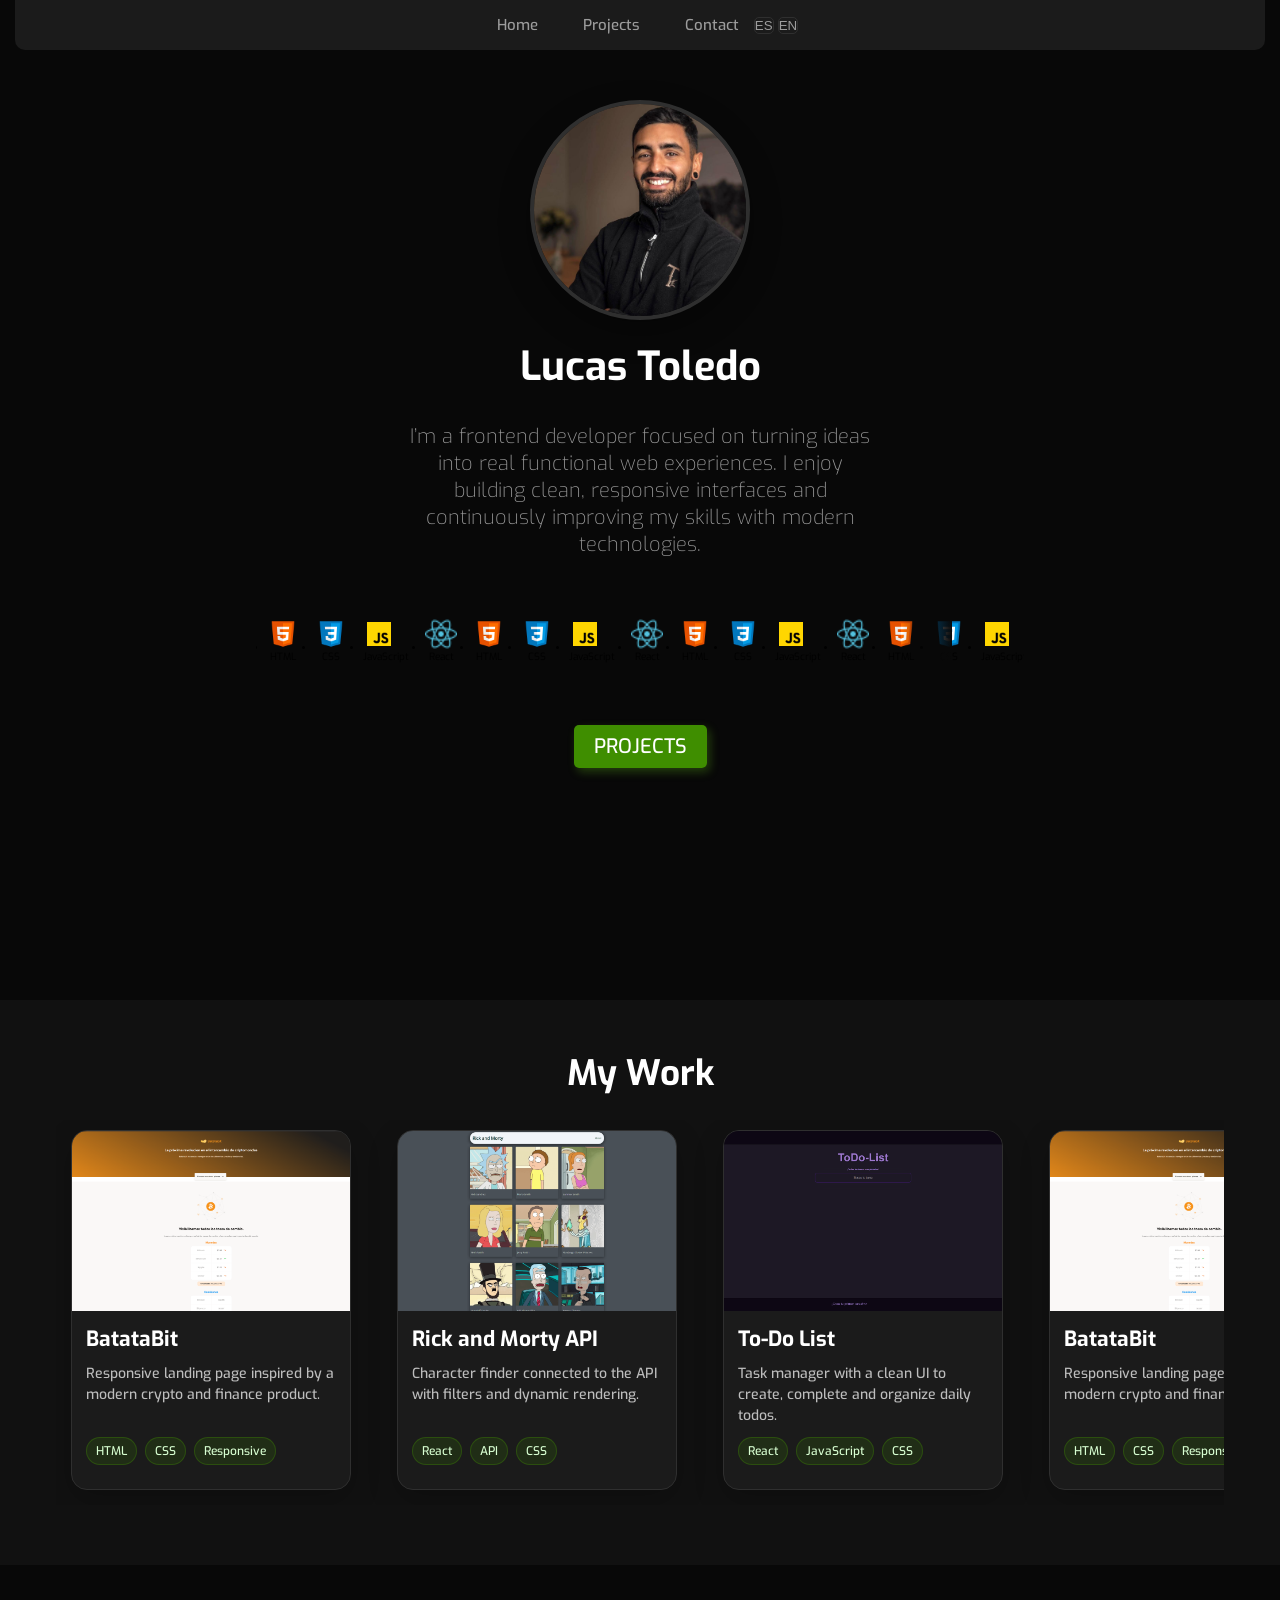
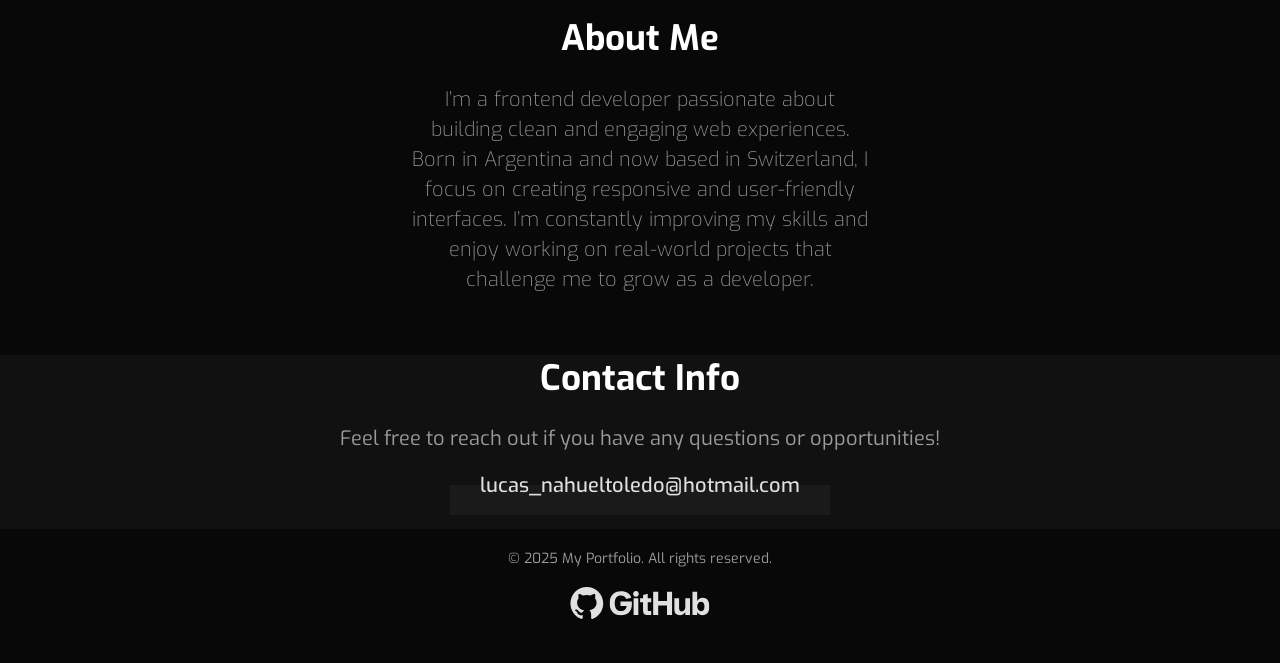
==== commit 4cf366b8: "correccion en textos en cambio de idiomas" ====
--- a/index.html
+++ b/index.html
@@ -161,9 +161,9 @@
     <main class="main2">
       <section class="aboutMe">
         <h2 id="aboutTitle" class="aboutMe_title">About Me</h2>
-        <p class="aboutMe_description">
+        <p class="aboutMe_description" id="aboutMe_description">
           I’m a frontend developer passionate about building clean and engaging
-          web experiences. Born in Argentina and now based in Spain, I focus on
+          web experiences. Born in Argentina and now based in Switzerland, I focus on
           creating responsive and user-friendly interfaces. I’m constantly
           improving my skills and enjoy working on real-world projects that
           challenge me to grow as a developer.
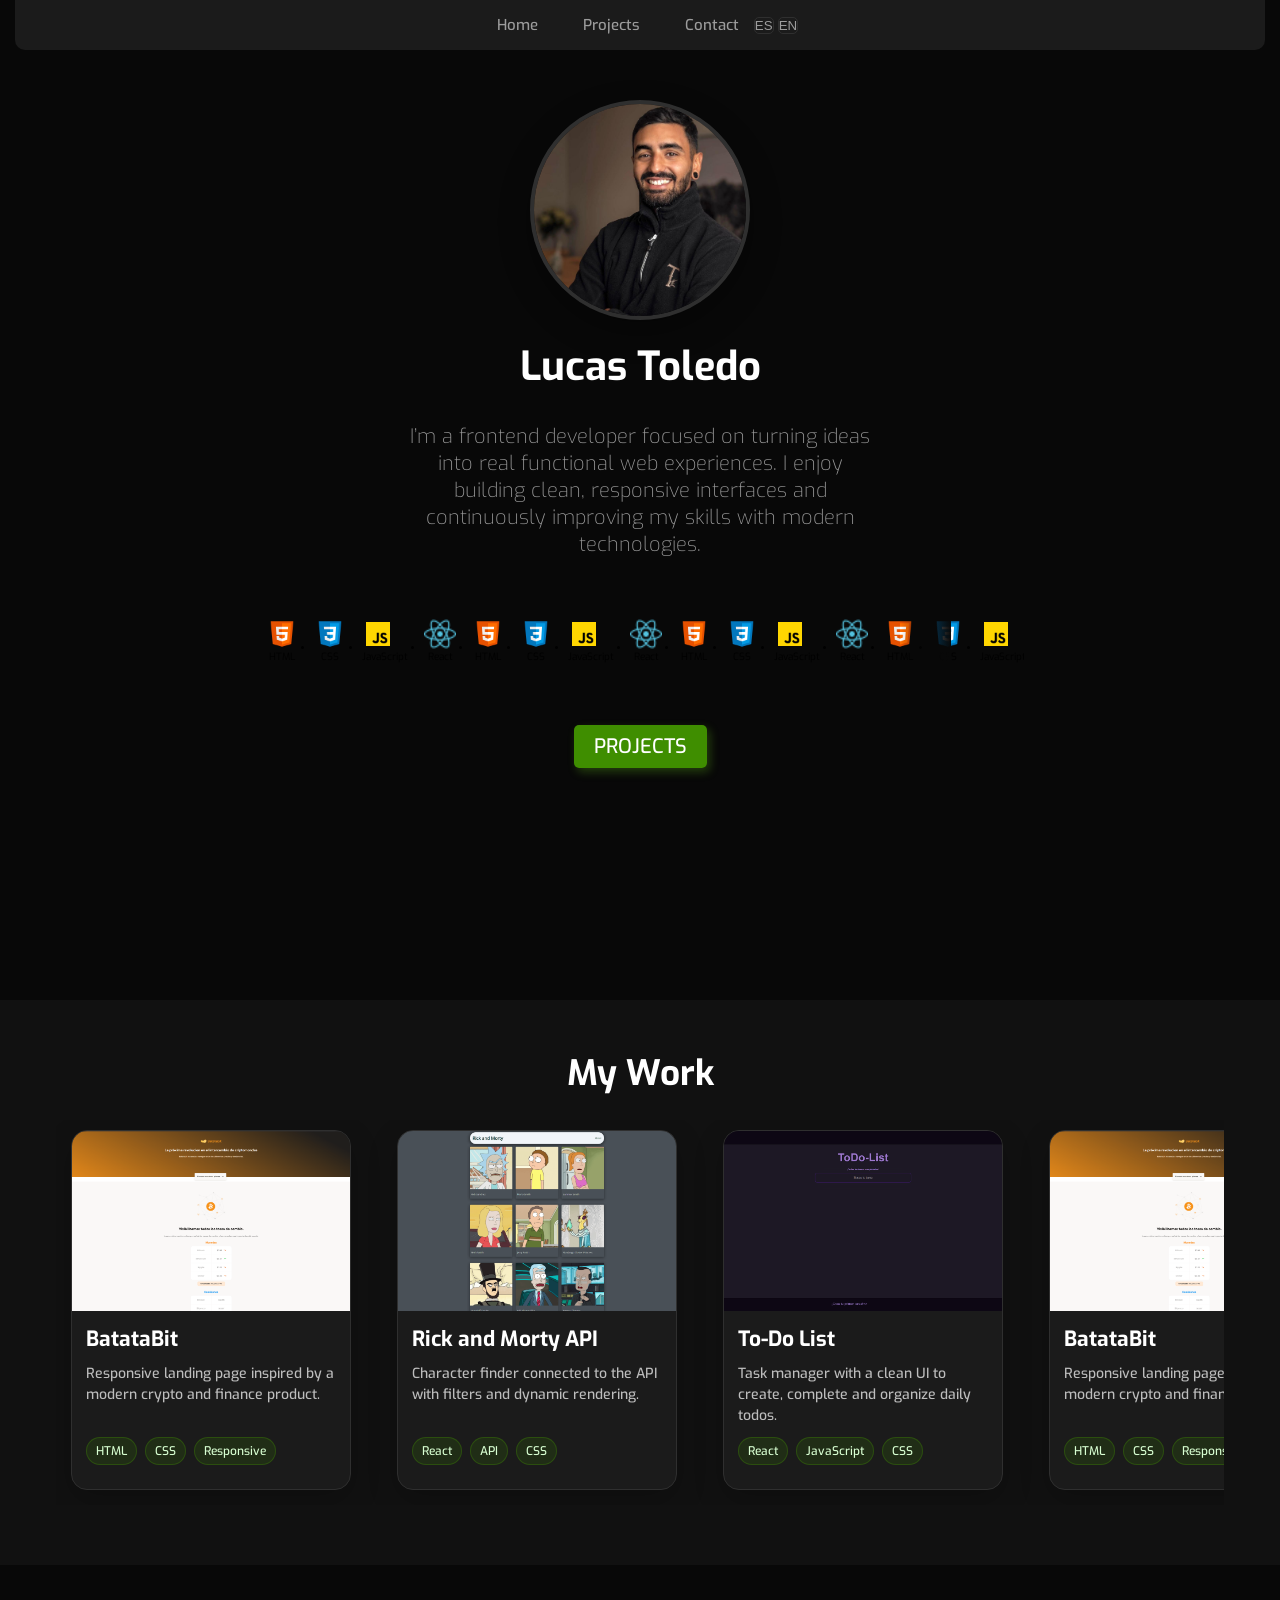
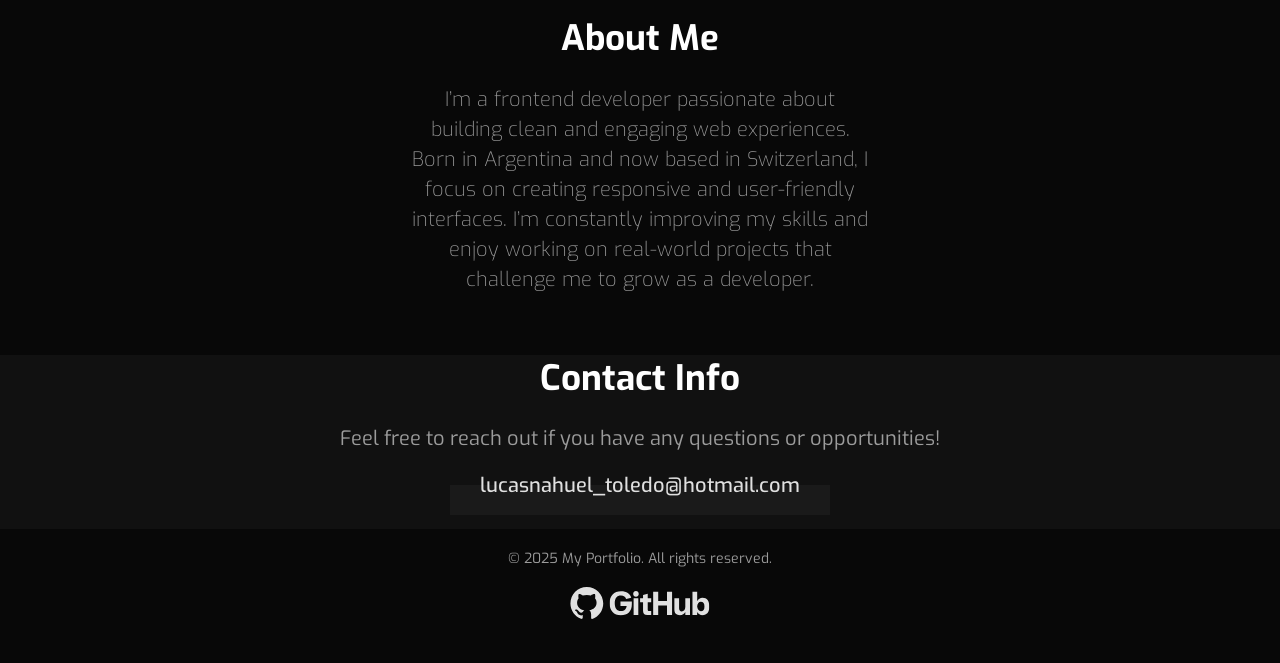
==== commit 8343cbf0: "correccion mail" ====
--- a/index.html
+++ b/index.html
@@ -176,8 +176,8 @@
         Feel free to reach out if you have any questions or opportunities!
       </p>
       <p class="contactInfo_email">
-        <a id="contactEmail" class="email" href="mailto:lucas_nahueltoledo@hotmail.com"
-          >lucas_nahueltoledo@hotmail.com</a
+        <a id="contactEmail" class="email" href="mailto:lucasnahuel_toledo@hotmail.com"
+          >lucasnahuel_toledo@hotmail.com</a
         >
       </p>
       <div class="shadow"></div>
